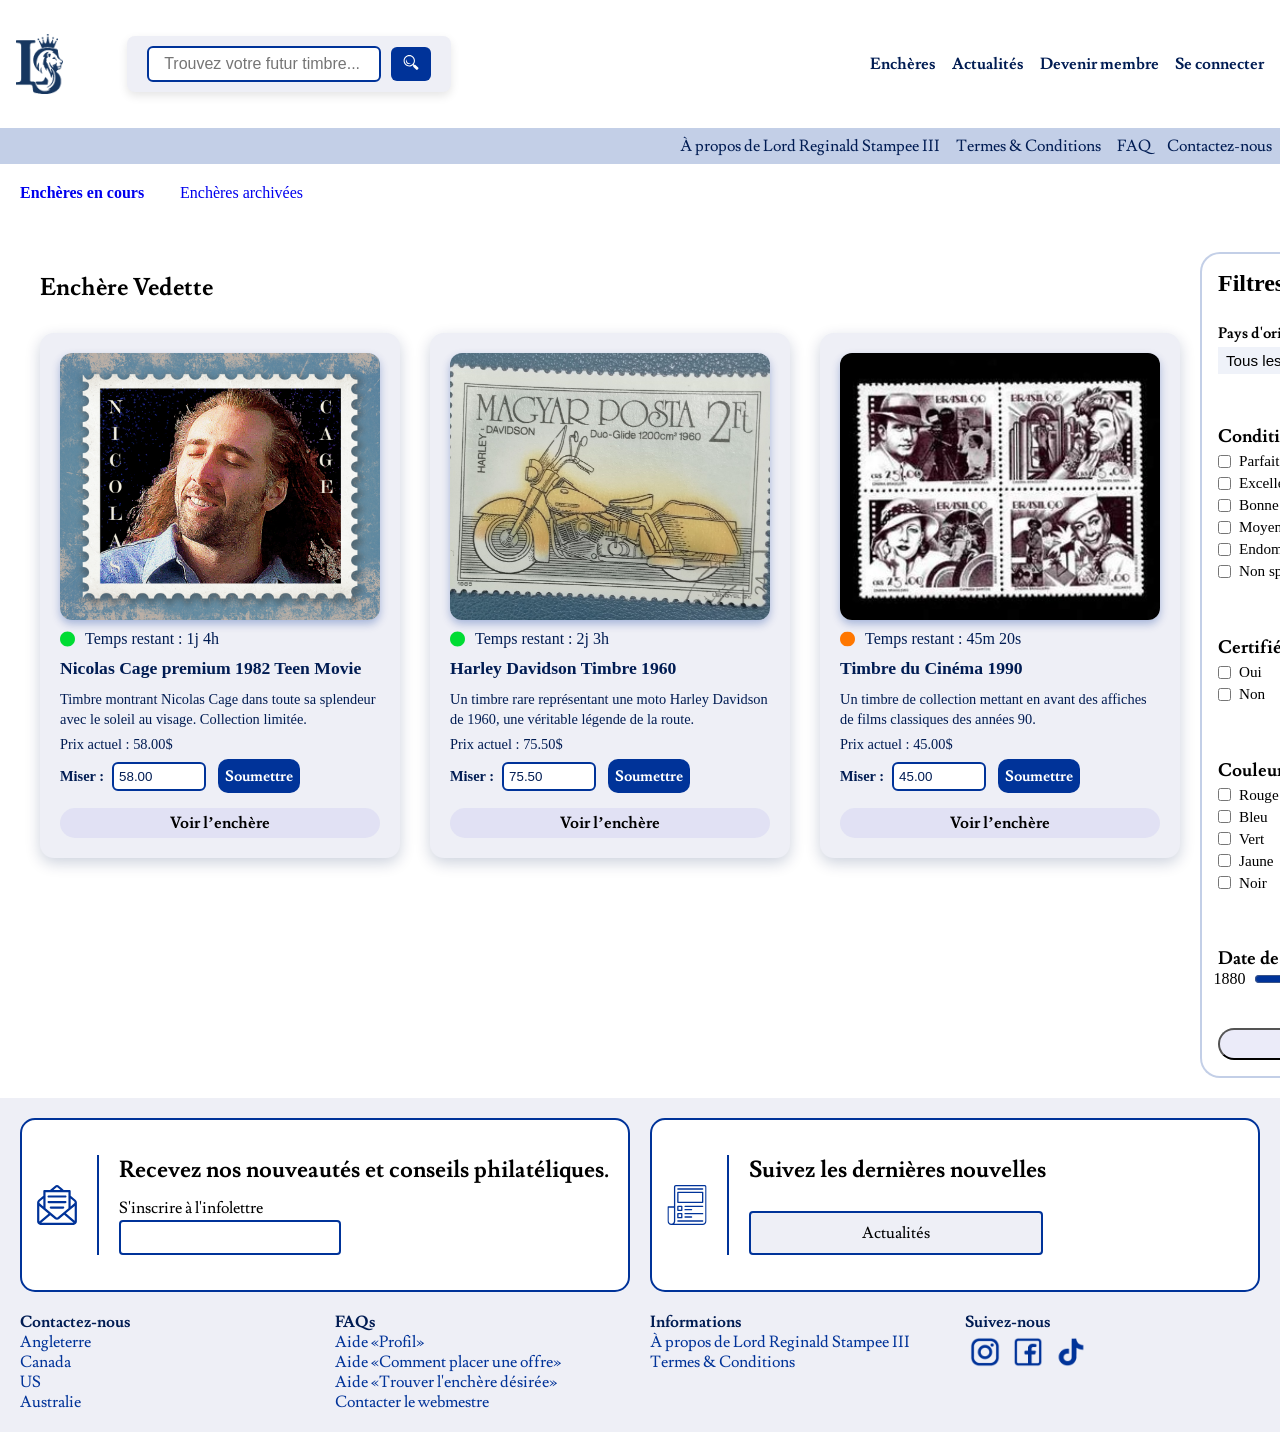
==== catalogue.html @ 0d3288df "Ajout de l'étape 1 + readme" ====
<!DOCTYPE html>
<html lang="fr">
  <head>
    <meta charset="UTF-8" />
    <meta name="viewport" content="width=device-width, initial-scale=1.0" />
    <title>Lord Stampee</title>
    <link rel="stylesheet" href="style/main.css" />
    <script type="module" src="script/main.js"></script>
  </head>
  <body>
    <header>
      <nav class="navigation">
        <div class="navigation__top">
          <img src="images/logo-bleu.png" alt="Logo" class="navigation__logo" />

          <section class="navigation__recherche">
            <form action="recherche.html" method="get">
              <label for="recherche"></label>
              <input
                id="recherche"
                type="text"
                placeholder="Trouvez votre futur timbre..."
                name="query"
                class="navigation__recherche_input"
              />
              <button type="submit" class="navigation__recherche-bouton">
                <svg
                  xmlns="http://www.w3.org/2000/svg"
                  x="0px"
                  y="0px"
                  width="20"
                  height="15"
                  viewBox="0 0 26 26"
                  fill="white"
                >
                  <path
                    d="M 10 0.1875 C 4.578125 0.1875 0.1875 4.578125 0.1875 10 C 0.1875 15.421875 4.578125 19.8125 10 19.8125 C 12.289063 19.8125 14.394531 19.003906 16.0625 17.6875 L 16.9375 18.5625 C 16.570313 19.253906 16.699219 20.136719 17.28125 20.71875 L 21.875 25.34375 C 22.589844 26.058594 23.753906 26.058594 24.46875 25.34375 L 25.34375 24.46875 C 26.058594 23.753906 26.058594 22.589844 25.34375 21.875 L 20.71875 17.28125 C 20.132813 16.695313 19.253906 16.59375 18.5625 16.96875 L 17.6875 16.09375 C 19.011719 14.421875 19.8125 12.300781 19.8125 10 C 19.8125 4.578125 15.421875 0.1875 10 0.1875 Z M 10 2 C 14.417969 2 18 5.582031 18 10 C 18 14.417969 14.417969 18 10 18 C 5.582031 18 2 14.417969 2 10 C 2 5.582031 5.582031 2 10 2 Z M 4.9375 7.46875 C 4.421875 8.304688 4.125 9.289063 4.125 10.34375 C 4.125 13.371094 6.566406 15.8125 9.59375 15.8125 C 10.761719 15.8125 11.859375 15.433594 12.75 14.8125 C 12.511719 14.839844 12.246094 14.84375 12 14.84375 C 8.085938 14.84375 4.9375 11.695313 4.9375 7.78125 C 4.9375 7.675781 4.933594 7.574219 4.9375 7.46875 Z"
                  ></path>
                </svg>
              </button>
            </form>
          </section>

          <ul class="navigation__principal">
            <li class="navigation__element"><a href="">Enchères</a></li>
            <li class="navigation__element"><a href="">Actualités</a></li>
            <li class="navigation__element"><a href="">Devenir membre</a></li>
            <li class="navigation__element"><a href="">Se connecter</a></li>
          </ul>
        </div>

        <ul class="navigation__secondaire">
          <li class="navigation__element-secondaire">
            <a href="">À propos de Lord Reginald Stampee III</a>
          </li>
          <li class="navigation__element-secondaire">
            <a href="">Termes & Conditions</a>
          </li>
          <li class="navigation__element-secondaire"><a href="">FAQ</a></li>
          <li class="navigation__element-secondaire">
            <a href="">Contactez-nous</a>
          </li>
        </ul>
      </nav>
    </header>

    <section class="navigation-enchere">
      <nav class="navigation-enchere__bloc">
        <ul class="navigation-enchere__elements">
          <li class="navigation-enchere__element">
            <a href="#" class="lien-navigation actif">Enchères en cours</a>
          </li>
          <li class="navigation-enchere__element">
            <a href="#" class="lien-navigation">Enchères archivées</a>
          </li>
        </ul>
      </nav>
    </section>
    <div class="aside-class">
      <div class="aside-class__enchere">
        <section class="enchere-en-cours">
          <div class="bloc-enchere">
            <h2 class="bloc-enchere__titre">Enchère Vedette</h2>
            <div class="bloc-enchere__encheres">
              <article class="bloc-enchere__bloc">
                <img
                  src="images/timbres/Timbre-Nico.webp"
                  alt="Nicolas Cage Timbre 1982"
                  class="bloc-enchere__image"
                />
                <div class="bloc-enchere__temps-restant">
                  <img
                    src="images/signaleur/Signaleur-vert.svg"
                    width="15px"
                    alt="signal vert"
                  />
                  <p class="bloc-enchere__texte-temps">Temps restant : 1j 4h</p>
                </div>
                <h3 class="bloc-enchere__sous-titre">
                  Nicolas Cage premium 1982 Teen Movie
                </h3>
                <div class="bloc-enchere__textes">
                  <p class="bloc-enchere__texte">
                    Timbre montrant Nicolas Cage dans toute sa splendeur avec le
                    soleil au visage. Collection limitée.
                  </p>
                  <p class="bloc-enchere__texte">Prix actuel : 58.00$</p>
                  <div class="bloc-enchere__miser-bloc">
                    <span class="bloc-enchere__miser">
                      Miser :
                      <input
                        type="number"
                        min="58"
                        step="0.50"
                        value="58.00"
                        class="bloc-enchere__input"
                      />
                    </span>
                    <button type="button" class="bloc-enchere__submit-btn">
                      Soumettre
                    </button>
                  </div>
                </div>
                <a href="#" class="bloc-enchere__lien">Voir l’enchère</a>
              </article>

              <article class="bloc-enchere__bloc">
                <img
                  src="images/timbres/harleydavidson1960.jpg"
                  alt="Harley Davidson Timbre 1985"
                  class="bloc-enchere__image"
                />
                <div class="bloc-enchere__temps-restant">
                  <img
                    src="images/signaleur/Signaleur-vert.svg"
                    width="15px"
                    alt="signal vert"
                  />
                  <p class="bloc-enchere__texte-temps">Temps restant : 2j 3h</p>
                </div>
                <h3 class="bloc-enchere__sous-titre">
                  Harley Davidson Timbre 1960
                </h3>
                <div class="bloc-enchere__textes">
                  <p class="bloc-enchere__texte">
                    Un timbre rare représentant une moto Harley Davidson de
                    1960, une véritable légende de la route.
                  </p>
                  <p class="bloc-enchere__texte">Prix actuel : 75.50$</p>
                  <div class="bloc-enchere__miser-bloc">
                    <span class="bloc-enchere__miser">
                      Miser :
                      <input
                        type="number"
                        min="75.50"
                        step="0.50"
                        value="75.50"
                        class="bloc-enchere__input"
                      />
                    </span>
                    <button type="button" class="bloc-enchere__submit-btn">
                      Soumettre
                    </button>
                  </div>
                </div>
                <a href="#" class="bloc-enchere__lien">Voir l’enchère</a>
              </article>

              <article class="bloc-enchere__bloc">
                <img
                  src="images/timbres/timbrecinema-lot4.jpg"
                  alt="Timbre du Cinéma 1990"
                  class="bloc-enchere__image"
                />
                <div class="bloc-enchere__temps-restant">
                  <img
                    src="images/signaleur/signaleur-orange.svg"
                    width="15px"
                    alt="signal orange"
                  />
                  <p class="bloc-enchere__texte-temps">
                    Temps restant : 45m 20s
                  </p>
                </div>
                <h3 class="bloc-enchere__sous-titre">Timbre du Cinéma 1990</h3>
                <div class="bloc-enchere__textes">
                  <p class="bloc-enchere__texte">
                    Un timbre de collection mettant en avant des affiches de
                    films classiques des années 90.
                  </p>
                  <p class="bloc-enchere__texte">Prix actuel : 45.00$</p>
                  <div class="bloc-enchere__miser-bloc">
                    <span class="bloc-enchere__miser">
                      Miser :
                      <input
                        type="number"
                        min="45.00"
                        step="0.50"
                        value="45.00"
                        class="bloc-enchere__input"
                      />
                    </span>
                    <button type="button" class="bloc-enchere__submit-btn">
                      Soumettre
                    </button>
                  </div>
                </div>
                <a href="#" class="bloc-enchere__lien">Voir l’enchère</a>
              </article>
            </div>
          </div>
        </section>

        <section class="enchere-archivé">
          <div class="bloc-enchere">
            <h2 class="bloc-enchere__titre">Enchères archivées</h2>
            <div class="bloc-enchere__encheres">
              <article class="bloc-enchere__bloc">
                <img
                  src="images/timbres/timbrecinema-lot4.jpg"
                  alt="Timbre du Cinéma 1990"
                  class="bloc-enchere__image"
                />
                <div class="bloc-enchere__temps-restant">
                  <img
                    src="images/signaleur/signaleur-rouge.svg"
                    width="15px"
                    alt="signal rouge"
                  />
                  <p class="bloc-enchere__texte-temps">
                    Enchère terminé le 2 juin 2025
                  </p>
                </div>
                <h3 class="bloc-enchere__sous-titre">Timbre du Cinéma 1990</h3>
                <div class="bloc-enchere__textes">
                  <p class="bloc-enchere__texte">
                    Un timbre de collection mettant en avant des affiches de
                    films classiques des années 90.
                  </p>
                  <p class="bloc-enchere__texte">
                    Prix final de vente : 45.00$
                  </p>
                </div>
                <a href="#" class="bloc-enchere__lien">Voir l’enchère</a>
              </article>
            </div>
          </div>
        </section>
      </div>

      <section class="filtre">
        <div class="filtre__bloc">
          <h2>Filtres</h2>
          <form class="filtre__formulaire">
            <section class="filtre__section">
              <label for="pays" class="filtre__texte-gras"
                >Pays d'origine</label
              >
              <select id="pays" name="pays">
                <option value="all">Tous les pays</option>
                <option value="afrique">Afrique du Sud</option>
                <option value="allemagne">Allemagne</option>
                <option value="argentine">Argentine</option>
                <option value="belgique">Belgique</option>
                <option value="bresil">Brésil</option>
                <option value="canada">Canada</option>
                <option value="chine">Chine</option>
                <option value="espagne">Espagne</option>
                <option value="usa">États-Unis</option>
              </select>
            </section>

            <section class="filtre__section">
              <h3 class="filtre__texte-gras">Condition</h3>
              <label
                ><input type="checkbox" name="condition" value="parfaite" />
                Parfaite</label
              >
              <label
                ><input type="checkbox" name="condition" value="excellente" />
                Excellente</label
              >
              <label
                ><input type="checkbox" name="condition" value="bonne" />
                Bonne</label
              >
              <label
                ><input type="checkbox" name="condition" value="moyenne" />
                Moyenne</label
              >
              <label
                ><input type="checkbox" name="condition" value="endommage" />
                Endommagé</label
              >
              <label
                ><input type="checkbox" name="condition" value="non-specifie" />
                Non spécifié</label
              >
            </section>

            <section class="filtre__section">
              <h3 class="filtre__texte-gras">Certifié ?</h3>
              <label
                ><input type="checkbox" name="certifie" value="oui" />
                Oui</label
              >
              <label
                ><input type="checkbox" name="certifie" value="non" />
                Non</label
              >
            </section>

            <section class="filtre__section">
              <h3 class="filtre__texte-gras">Couleur(s)</h3>
              <label
                ><input type="checkbox" name="couleur" value="rouge" />
                Rouge</label
              >
              <label
                ><input type="checkbox" name="couleur" value="bleu" />
                Bleu</label
              >
              <label
                ><input type="checkbox" name="couleur" value="vert" />
                Vert</label
              >
              <label
                ><input type="checkbox" name="couleur" value="jaune" />
                Jaune</label
              >
              <label
                ><input type="checkbox" name="couleur" value="noir" />
                Noir</label
              >
            </section>

            <section class="filtre__section">
              <h3 class="filtre__texte-gras">Date de création</h3>
              <div class="filtre__bloc-annee">
                <div class="filtre__annee-creation">
                  <span>1880</span>
                  <input
                    type="range"
                    min="1880"
                    max="2025"
                    value="2015"
                    id="dateCreation"
                  />
                  <span>2025</span>
                </div>
                <p id="valeur-annee">2015</p>
              </div>
            </section>
          </form>
          <button class="filtre__bouton">Recherchez</button>
        </div>
      </section>
    </div>

    <footer class="piedpage">
      <section class="piedpage__bloc">
        <div class="piedpage__infolettre">
          <img src="images/email.svg" alt="Icon Lettre" />
          <div class="piedpage__infolettre-contenu">
            <h3 class="piedpage__infolettre-titre">
              Recevez nos nouveautés et conseils philatéliques.
            </h3>
            <label for="infolettre-email">S'inscrire à l'infolettre</label>
            <input id="infolettre-email" type="text" />
          </div>
        </div>
        <div class="piedpage__actualite">
          <img src="images/news-paper.svg" alt="Icon Lettre" />
          <div class="piedpage__actualite-contenu">
            <h3 class="piedpage__actualite-titre">
              Suivez les dernières nouvelles
            </h3>
            <a href="" class="piedpage__actualite-bouton">Actualités</a>
          </div>
        </div>
      </section>

      <nav class="piedpage__navigation">
        <ul class="piedpage__elements-navigation">
          <li class="piedpage__element-titre"><a href="">Contactez-nous</a></li>
          <li class="piedpage__element"><a href="">Angleterre</a></li>
          <li class="piedpage__element"><a href="">Canada</a></li>
          <li class="piedpage__element"><a href="">US</a></li>
          <li class="piedpage__element"><a href="">Australie</a></li>
        </ul>
        <ul class="piedpage__elements-navigation">
          <li class="piedpage__element-titre"><a href="">FAQs</a></li>
          <li class="piedpage__element"><a href="">Aide «Profil»</a></li>
          <li class="piedpage__element">
            <a href="">Aide «Comment placer une offre»</a>
          </li>
          <li class="piedpage__element">
            <a href="">Aide «Trouver l'enchère désirée»</a>
          </li>
          <li class="piedpage__element">
            <a href="">Contacter le webmestre</a>
          </li>
        </ul>
        <ul class="piedpage__elements-navigation">
          <li class="piedpage__element-titre"><a href="">Informations</a></li>
          <li class="piedpage__element">
            <a href="">À propos de Lord Reginald Stampee III</a>
          </li>
          <li class="piedpage__element"><a href="">Termes & Conditions</a></li>
        </ul>
        <div class="piedpage__elements-navigation">
          <p class="piedpage__element-titre">Suivez-nous</p>
          <a href="#"
            ><img
              src="images/icons/instagram.png"
              alt="Instagram logo"
              class="piedpage__element-icon"
          /></a>

          <a href="#"
            ><img
              src="images/icons/facebook.png"
              alt="Facebook logo"
              class="piedpage__element-icon"
          /></a>

          <a href="#"
            ><img
              src="images/icons/tiktok.png"
              alt="TikTok logo"
              class="piedpage__element-icon"
          /></a>
        </div>
      </nav>
    </footer>
  </body>
</html>
---- style/main.css ----
/* Utilisé avec le javascript */
@import "base/enchere.css";

/* Composant */
@import "composant/navigation-enchere.css";
@import "composant/bloc-enchere.css";
@import "composant/filtre.css";

/* Layout */
@import "layout/aside-class.css";
@import "layout/piedpage.css";
@import "layout/general.css";
@import "layout/navigation.css";

/* Font et variable */
@import url("https://fonts.googleapis.com/css2?family=Lusitana:wght@400;700&display=swap");
@import "variable/variable.css";
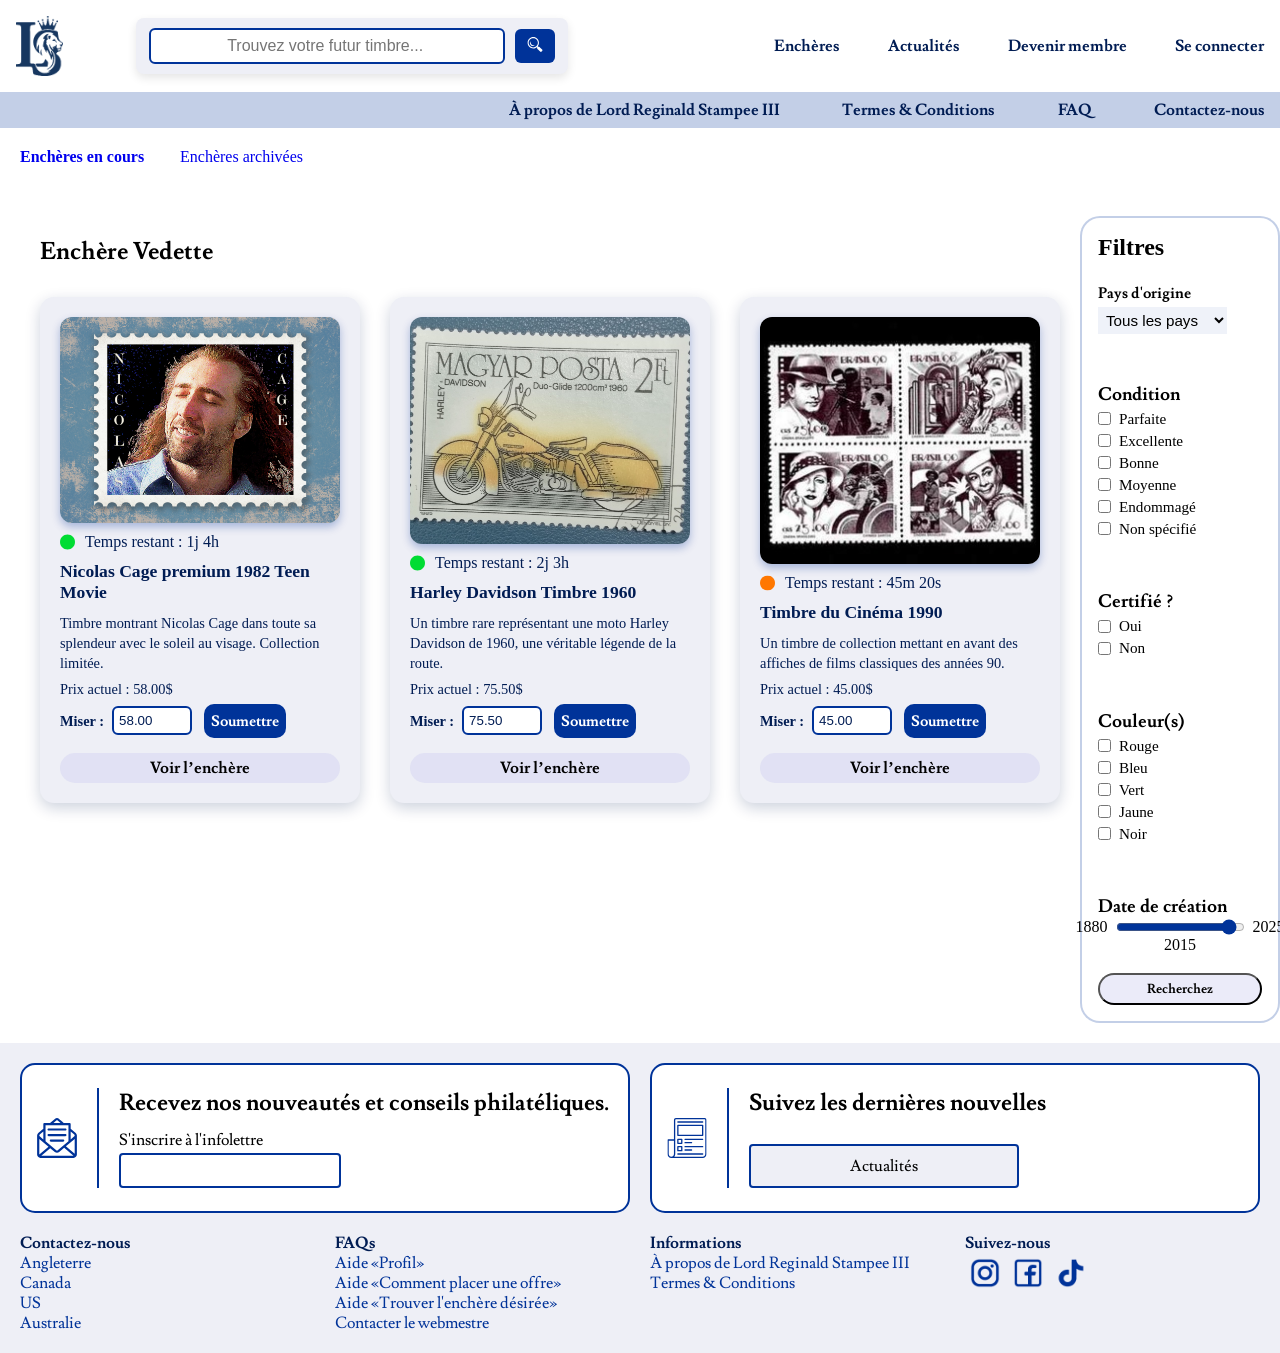
==== commit 97749f41: "Début affichage d'un seul timbre" ====
--- a/catalogue.html
+++ b/catalogue.html
@@ -5,7 +5,7 @@
     <meta name="viewport" content="width=device-width, initial-scale=1.0" />
     <title>Lord Stampee</title>
     <link rel="stylesheet" href="style/main.css" />
-    <script type="module" src="script/main.js"></script>
+    <script type="module" src="script/page-encheres.js"></script>
   </head>
   <body>
     <header>
@@ -42,7 +42,9 @@
           </section>
 
           <ul class="navigation__principal">
-            <li class="navigation__element"><a href="">Enchères</a></li>
+            <li class="navigation__element">
+              <a href="catalogue.html">Enchères</a>
+            </li>
             <li class="navigation__element"><a href="">Actualités</a></li>
             <li class="navigation__element"><a href="">Devenir membre</a></li>
             <li class="navigation__element"><a href="">Se connecter</a></li>
--- a/style/main.css
+++ b/style/main.css
@@ -1,10 +1,15 @@
-/* Utilisé avec le javascript */
-@import "base/enchere.css";
+/* Base */
+@import "base/button.css";
 
 /* Composant */
 @import "composant/navigation-enchere.css";
 @import "composant/bloc-enchere.css";
 @import "composant/filtre.css";
+@import "composant/presentation-timbre.css";
+
+/* Composant utilisé avec le javascript */
+@import "composant/enchere.css";
+@import "composant/img-magnifier-glass.css";
 
 /* Layout */
 @import "layout/aside-class.css";
@@ -14,4 +19,5 @@
 
 /* Font et variable */
 @import url("https://fonts.googleapis.com/css2?family=Lusitana:wght@400;700&display=swap");
+@import url("https://fonts.googleapis.com/css2?family=Lilita+One&display=swap");
 @import "variable/variable.css";
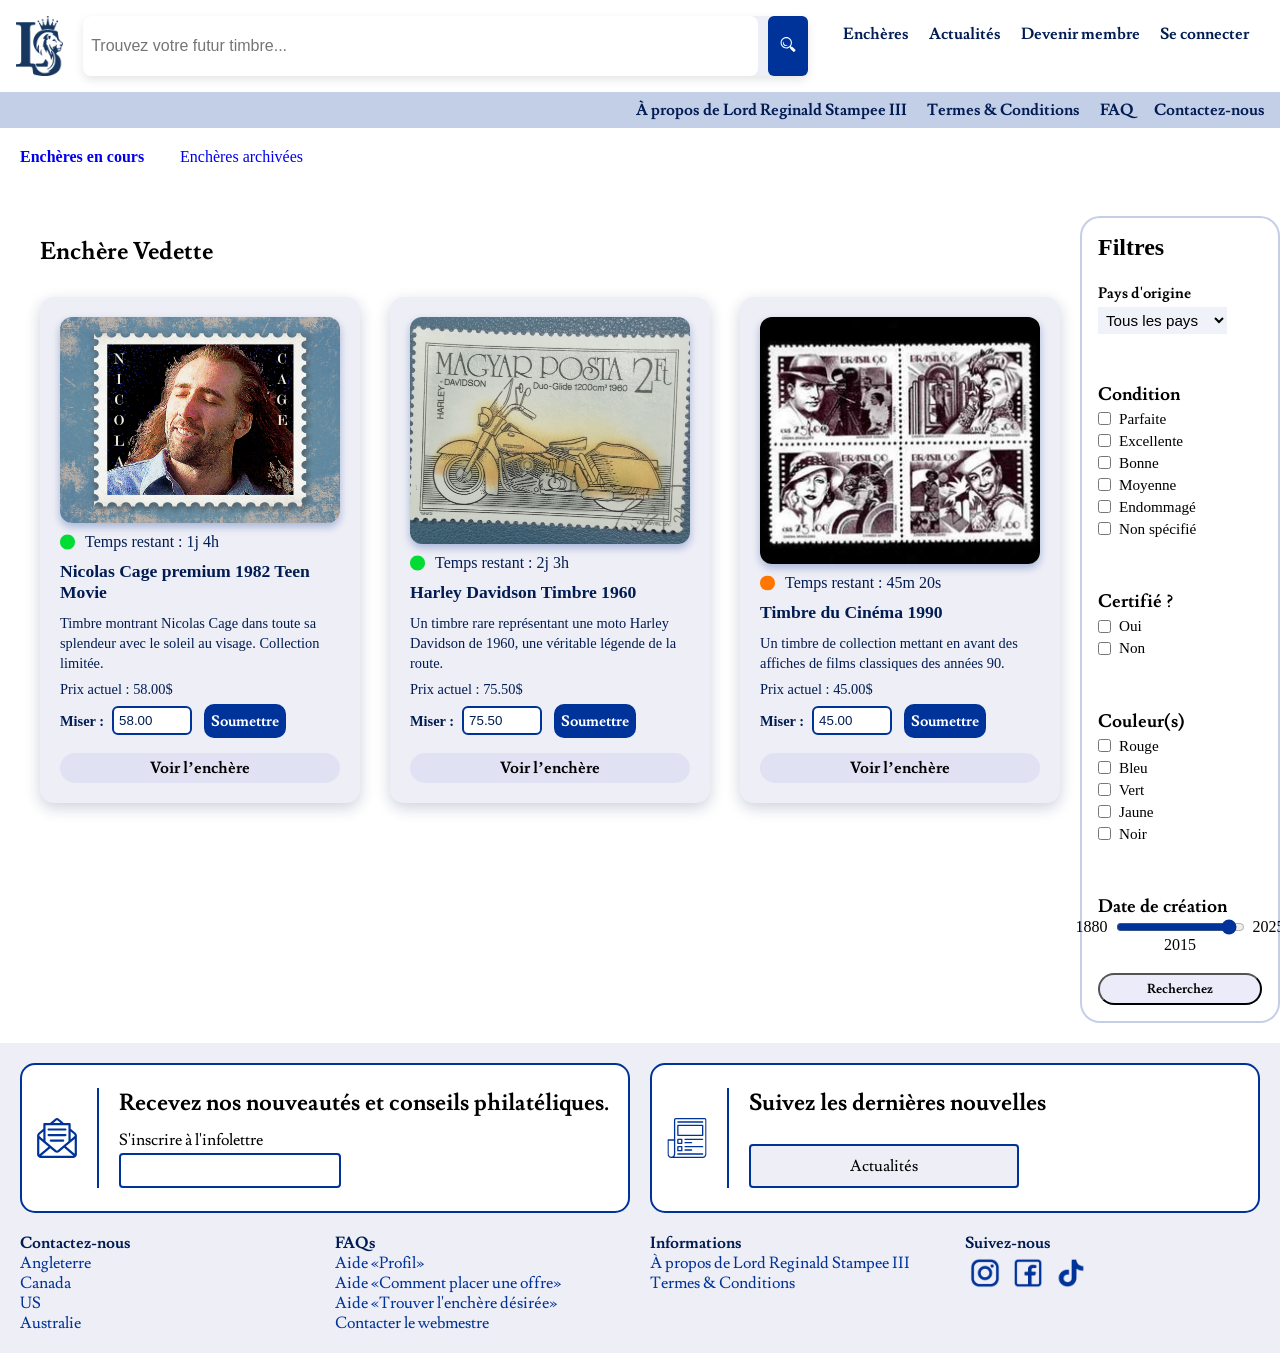
==== commit 2b07f237: "Ajout premiere description et modification readme" ====
--- a/catalogue.html
+++ b/catalogue.html
@@ -165,7 +165,9 @@
                     </button>
                   </div>
                 </div>
-                <a href="#" class="bloc-enchere__lien">Voir l’enchère</a>
+                <a href="index.html" class="bloc-enchere__lien"
+                  >Voir l’enchère</a
+                >
               </article>
 
               <article class="bloc-enchere__bloc">
--- a/style/main.css
+++ b/style/main.css
@@ -6,6 +6,7 @@
 @import "composant/bloc-enchere.css";
 @import "composant/filtre.css";
 @import "composant/presentation-timbre.css";
+@import "composant/description-general.css";
 
 /* Composant utilisé avec le javascript */
 @import "composant/enchere.css";
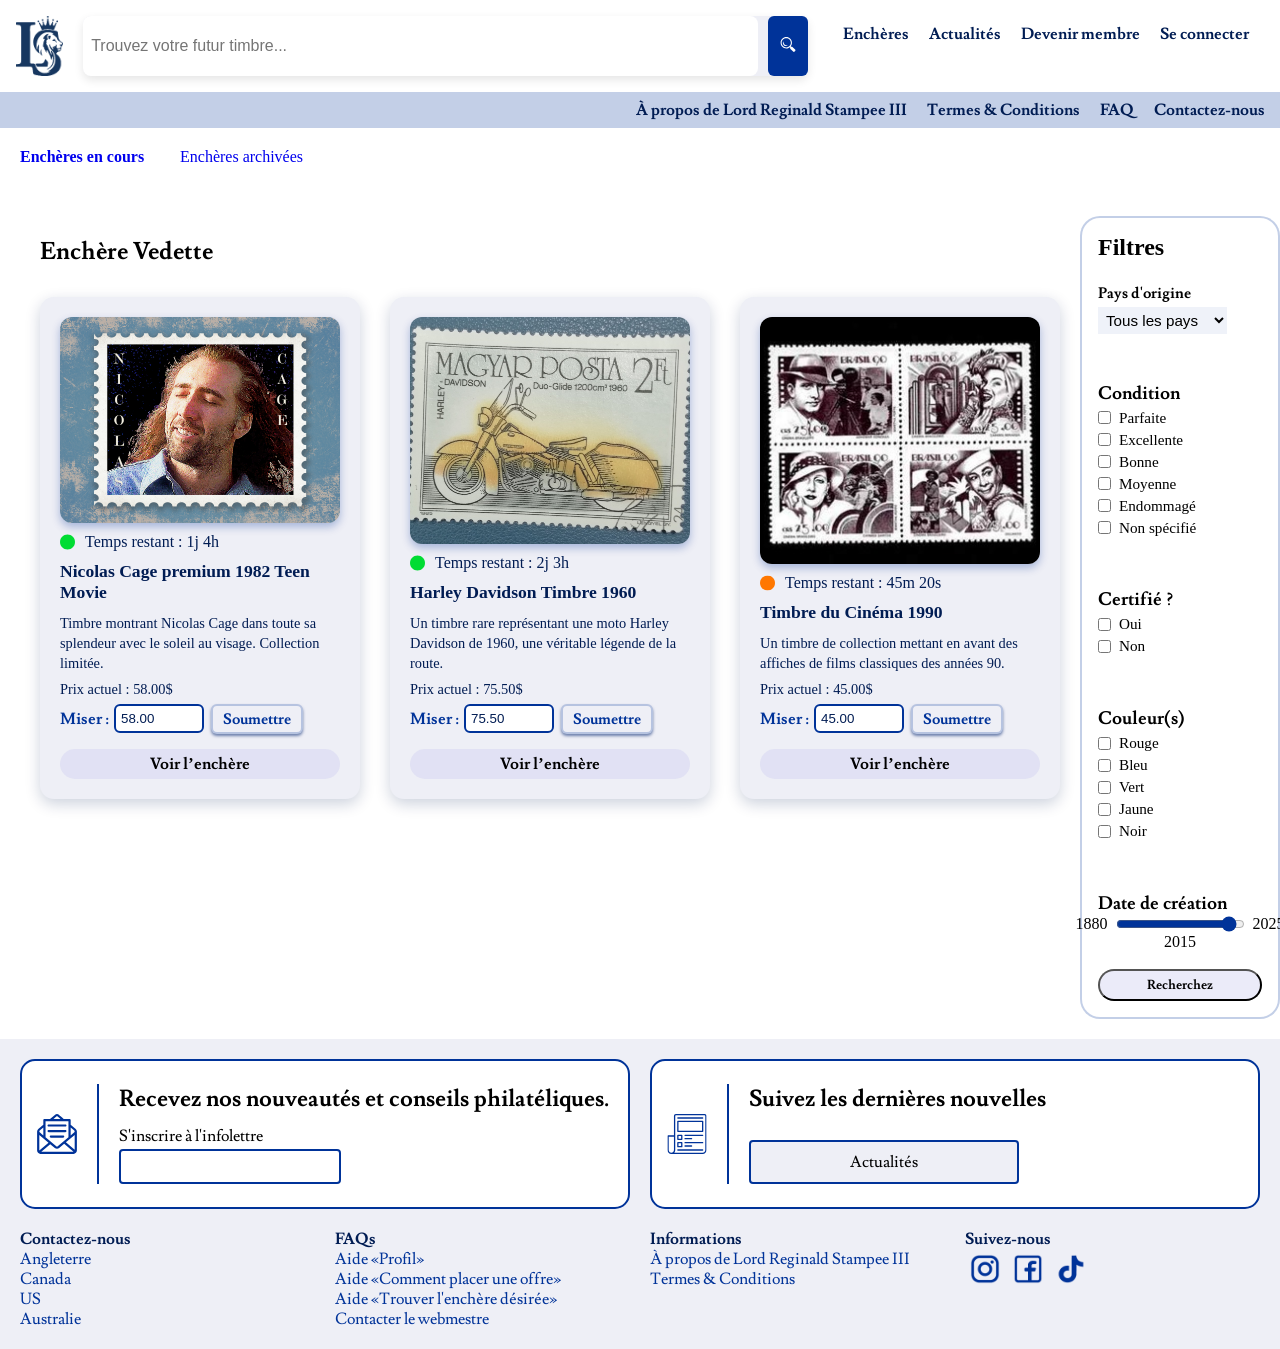
==== commit afa731a3: "finalisation page timbre" ====
--- a/catalogue.html
+++ b/catalogue.html
@@ -107,18 +107,18 @@
                     soleil au visage. Collection limitée.
                   </p>
                   <p class="bloc-enchere__texte">Prix actuel : 58.00$</p>
-                  <div class="bloc-enchere__miser-bloc">
-                    <span class="bloc-enchere__miser">
+                  <div class="miser">
+                    <span class="miser__texte">
                       Miser :
                       <input
                         type="number"
                         min="58"
                         step="0.50"
                         value="58.00"
-                        class="bloc-enchere__input"
+                        class="miser__input"
                       />
                     </span>
-                    <button type="button" class="bloc-enchere__submit-btn">
+                    <button type="button" class="miser__confirmer">
                       Soumettre
                     </button>
                   </div>
@@ -128,7 +128,7 @@
 
               <article class="bloc-enchere__bloc">
                 <img
-                  src="images/timbres/harleydavidson1960.jpg"
+                  src="images/timbres/harleydavidson/harleydavidson1960.jpg"
                   alt="Harley Davidson Timbre 1985"
                   class="bloc-enchere__image"
                 />
@@ -149,18 +149,18 @@
                     1960, une véritable légende de la route.
                   </p>
                   <p class="bloc-enchere__texte">Prix actuel : 75.50$</p>
-                  <div class="bloc-enchere__miser-bloc">
-                    <span class="bloc-enchere__miser">
+                  <div class="miser">
+                    <span class="miser__texte">
                       Miser :
                       <input
                         type="number"
                         min="75.50"
                         step="0.50"
                         value="75.50"
-                        class="bloc-enchere__input"
+                        class="miser__input"
                       />
                     </span>
-                    <button type="button" class="bloc-enchere__submit-btn">
+                    <button type="button" class="miser__confirmer">
                       Soumettre
                     </button>
                   </div>
@@ -193,18 +193,18 @@
                     films classiques des années 90.
                   </p>
                   <p class="bloc-enchere__texte">Prix actuel : 45.00$</p>
-                  <div class="bloc-enchere__miser-bloc">
-                    <span class="bloc-enchere__miser">
+                  <div class="miser">
+                    <span class="miser__texte">
                       Miser :
                       <input
                         type="number"
                         min="45.00"
                         step="0.50"
                         value="45.00"
-                        class="bloc-enchere__input"
+                        class="miser__input"
                       />
                     </span>
-                    <button type="button" class="bloc-enchere__submit-btn">
+                    <button type="button" class="miser__confirmer">
                       Soumettre
                     </button>
                   </div>
--- a/style/main.css
+++ b/style/main.css
@@ -1,5 +1,8 @@
 /* Base */
 @import "base/button.css";
+@import "base/miser.css";
+@import "base/boite-timbre.css";
+@import "base/texte.css";
 
 /* Composant */
 @import "composant/navigation-enchere.css";
@@ -7,6 +10,7 @@
 @import "composant/filtre.css";
 @import "composant/presentation-timbre.css";
 @import "composant/description-general.css";
+@import "composant/description.css";
 
 /* Composant utilisé avec le javascript */
 @import "composant/enchere.css";
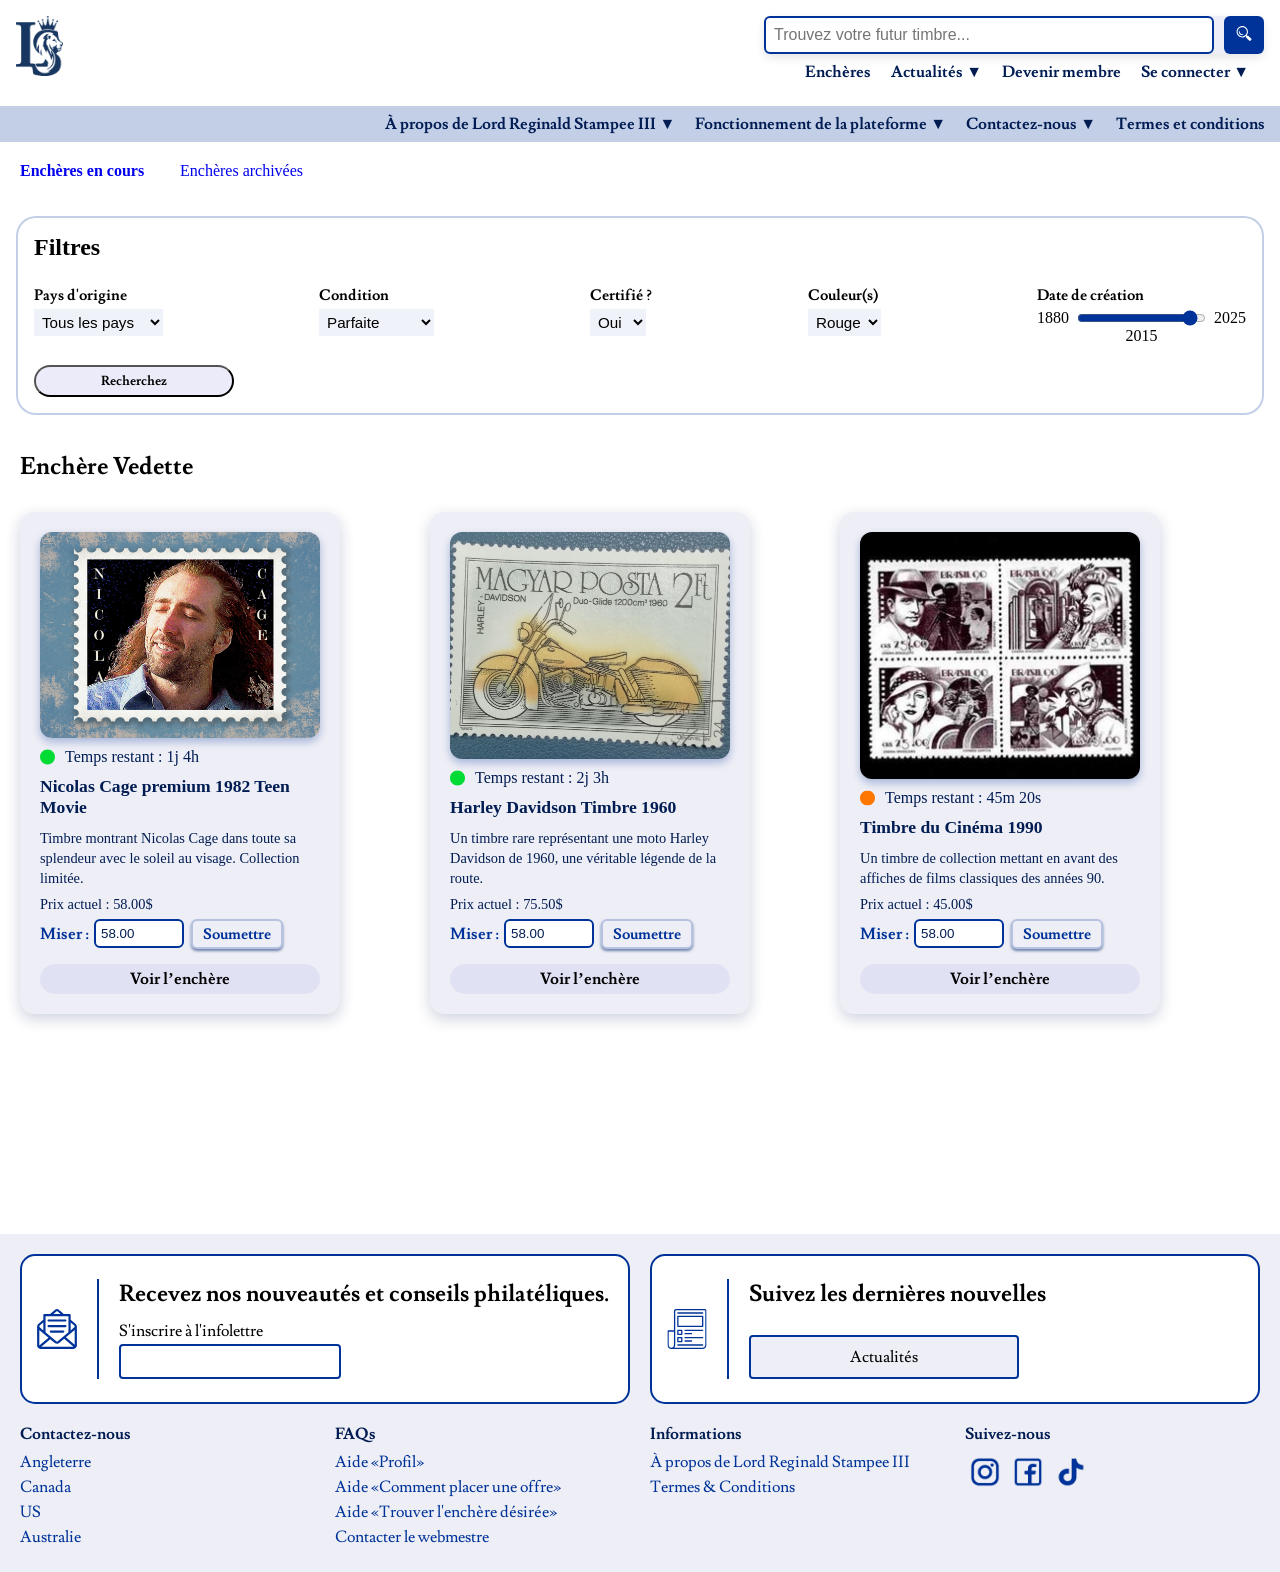
==== commit 6bb637c2: "Modification final" ====
--- a/catalogue.html
+++ b/catalogue.html
@@ -13,60 +13,142 @@
         <div class="navigation__top">
           <img src="images/logo-bleu.png" alt="Logo" class="navigation__logo" />
 
-          <section class="navigation__recherche">
-            <form action="recherche.html" method="get">
-              <label for="recherche"></label>
-              <input
-                id="recherche"
-                type="text"
-                placeholder="Trouvez votre futur timbre..."
-                name="query"
-                class="navigation__recherche_input"
-              />
-              <button type="submit" class="navigation__recherche-bouton">
-                <svg
-                  xmlns="http://www.w3.org/2000/svg"
-                  x="0px"
-                  y="0px"
-                  width="20"
-                  height="15"
-                  viewBox="0 0 26 26"
-                  fill="white"
+          <button class="navigation__burger" aria-label="Ouvrir le menu">
+            <span></span>
+            <span></span>
+            <span></span>
+          </button>
+
+          <div class="navigation__elements">
+            <div class="navigation__recherche">
+              <form action="recherche.html" method="get">
+                <input
+                  id="recherche"
+                  type="text"
+                  placeholder="Trouvez votre futur timbre..."
+                  name="query"
+                  class="navigation__recherche_input"
+                  aria-label="Champ de recherche"
+                />
+                <button
+                  type="submit"
+                  class="navigation__recherche-bouton"
+                  aria-label="Search"
                 >
-                  <path
-                    d="M 10 0.1875 C 4.578125 0.1875 0.1875 4.578125 0.1875 10 C 0.1875 15.421875 4.578125 19.8125 10 19.8125 C 12.289063 19.8125 14.394531 19.003906 16.0625 17.6875 L 16.9375 18.5625 C 16.570313 19.253906 16.699219 20.136719 17.28125 20.71875 L 21.875 25.34375 C 22.589844 26.058594 23.753906 26.058594 24.46875 25.34375 L 25.34375 24.46875 C 26.058594 23.753906 26.058594 22.589844 25.34375 21.875 L 20.71875 17.28125 C 20.132813 16.695313 19.253906 16.59375 18.5625 16.96875 L 17.6875 16.09375 C 19.011719 14.421875 19.8125 12.300781 19.8125 10 C 19.8125 4.578125 15.421875 0.1875 10 0.1875 Z M 10 2 C 14.417969 2 18 5.582031 18 10 C 18 14.417969 14.417969 18 10 18 C 5.582031 18 2 14.417969 2 10 C 2 5.582031 5.582031 2 10 2 Z M 4.9375 7.46875 C 4.421875 8.304688 4.125 9.289063 4.125 10.34375 C 4.125 13.371094 6.566406 15.8125 9.59375 15.8125 C 10.761719 15.8125 11.859375 15.433594 12.75 14.8125 C 12.511719 14.839844 12.246094 14.84375 12 14.84375 C 8.085938 14.84375 4.9375 11.695313 4.9375 7.78125 C 4.9375 7.675781 4.933594 7.574219 4.9375 7.46875 Z"
-                  ></path>
-                </svg>
-              </button>
-            </form>
-          </section>
-
-          <ul class="navigation__principal">
-            <li class="navigation__element">
-              <a href="catalogue.html">Enchères</a>
-            </li>
-            <li class="navigation__element"><a href="">Actualités</a></li>
-            <li class="navigation__element"><a href="">Devenir membre</a></li>
-            <li class="navigation__element"><a href="">Se connecter</a></li>
-          </ul>
+                  <svg
+                    xmlns="http://www.w3.org/2000/svg"
+                    x="0px"
+                    y="0px"
+                    width="20"
+                    height="15"
+                    viewBox="0 0 26 26"
+                    fill="white"
+                  >
+                    <path
+                      d="M 10 0.1875 C 4.578125 0.1875 0.1875 4.578125 0.1875 10 C 0.1875 15.421875 4.578125 19.8125 10 19.8125 C 12.289063 19.8125 14.394531 19.003906 16.0625 17.6875 L 16.9375 18.5625 C 16.570313 19.253906 16.699219 20.136719 17.28125 20.71875 L 21.875 25.34375 C 22.589844 26.058594 23.753906 26.058594 24.46875 25.34375 L 25.34375 24.46875 C 26.058594 23.753906 26.058594 22.589844 25.34375 21.875 L 20.71875 17.28125 C 20.132813 16.695313 19.253906 16.59375 18.5625 16.96875 L 17.6875 16.09375 C 19.011719 14.421875 19.8125 12.300781 19.8125 10 C 19.8125 4.578125 15.421875 0.1875 10 0.1875 Z M 10 2 C 14.417969 2 18 5.582031 18 10 C 18 14.417969 14.417969 18 10 18 C 5.582031 18 2 14.417969 2 10 C 2 5.582031 5.582031 2 10 2 Z M 4.9375 7.46875 C 4.421875 8.304688 4.125 9.289063 4.125 10.34375 C 4.125 13.371094 6.566406 15.8125 9.59375 15.8125 C 10.761719 15.8125 11.859375 15.433594 12.75 14.8125 C 12.511719 14.839844 12.246094 14.84375 12 14.84375 C 8.085938 14.84375 4.9375 11.695313 4.9375 7.78125 C 4.9375 7.675781 4.933594 7.574219 4.9375 7.46875 Z"
+                    ></path>
+                  </svg>
+                </button>
+              </form>
+            </div>
+
+            <ul class="navigation__principal">
+              <li class="navigation__element">
+                <a href="catalogue.html">Enchères</a>
+              </li>
+              <li
+                class="navigation__element navigation__element--has-subcategories"
+              >
+                <a href="#">Actualités</a>
+                <ul class="navigation__subcategories">
+                  <li class="navigation__subcategory">
+                    <a href="#">Timbres</a>
+                  </li>
+                  <li class="navigation__subcategory">
+                    <a href="#">Enchères</a>
+                  </li>
+                  <li class="navigation__subcategory">
+                    <a href="#">Bridge</a>
+                  </li>
+                </ul>
+              </li>
+              <li class="navigation__element">
+                <a href="#">Devenir membre</a>
+              </li>
+              <li
+                class="navigation__element navigation__element--has-subcategories"
+              >
+                <a href="#">Se connecter</a>
+                <ul class="navigation__subcategories">
+                  <li class="navigation__subcategory">
+                    <a href="#">Votre profil</a>
+                  </li>
+                </ul>
+              </li>
+            </ul>
+          </div>
         </div>
 
         <ul class="navigation__secondaire">
-          <li class="navigation__element-secondaire">
-            <a href="">À propos de Lord Reginald Stampee III</a>
-          </li>
-          <li class="navigation__element-secondaire">
-            <a href="">Termes & Conditions</a>
-          </li>
-          <li class="navigation__element-secondaire"><a href="">FAQ</a></li>
-          <li class="navigation__element-secondaire">
-            <a href="">Contactez-nous</a>
+          <li
+            class="navigation__element navigation__element--has-subcategories"
+          >
+            <a href="#">À propos de Lord Reginald Stampee III</a>
+            <ul class="navigation__subcategories">
+              <li class="navigation__subcategory">
+                <a href="#">La philatélie, c’est la vie.</a>
+              </li>
+              <li class="navigation__subcategory">
+                <a href="#">Biographie du Lord</a>
+              </li>
+              <li class="navigation__subcategory">
+                <a href="#">Historique familial</a>
+              </li>
+            </ul>
+          </li>
+          <li
+            class="navigation__element navigation__element--has-subcategories"
+          >
+            <a href="#">Fonctionnement de la plateforme</a>
+            <ul class="navigation__subcategories">
+              <li class="navigation__subcategory">
+                <a href="#">« Profil »</a>
+              </li>
+              <li class="navigation__subcategory">
+                <a href="#">« Comment placer une offre »</a>
+              </li>
+              <li class="navigation__subcategory">
+                <a href="#">« Suivre une enchère »</a>
+              </li>
+              <li class="navigation__subcategory">
+                <a href="#">« Trouver l’enchère désirée »</a>
+              </li>
+              <li class="navigation__subcategory">
+                <a href="#">Contacter le webmestre</a>
+              </li>
+            </ul>
+          </li>
+          <li
+            class="navigation__element navigation__element--has-subcategories"
+          >
+            <a href="#">Contactez-nous</a>
+            <ul class="navigation__subcategories">
+              <li class="navigation__subcategory">
+                <a href="#">Angleterre</a>
+              </li>
+              <li class="navigation__subcategory"><a href="#">Canada</a></li>
+              <li class="navigation__subcategory"><a href="#">US</a></li>
+              <li class="navigation__subcategory"><a href="#">Australie</a></li>
+            </ul>
+          </li>
+          <li class="navigation__element">
+            <a href="#">Termes et conditions</a>
           </li>
         </ul>
       </nav>
     </header>
 
-    <section class="navigation-enchere">
+    <div class="navigation-enchere">
       <nav class="navigation-enchere__bloc">
         <ul class="navigation-enchere__elements">
           <li class="navigation-enchere__element">
@@ -77,289 +159,246 @@
           </li>
         </ul>
       </nav>
+    </div>
+
+    <section class="filtre">
+      <div class="filtre__bloc">
+        <h2>Filtres</h2>
+        <form class="filtre__formulaire">
+          <div class="filtre__section">
+            <label for="pays" class="filtre__texte-gras">Pays d'origine</label>
+            <select id="pays" name="pays">
+              <option value="all">Tous les pays</option>
+              <option value="afrique">Afrique du Sud</option>
+              <option value="allemagne">Allemagne</option>
+              <option value="argentine">Argentine</option>
+              <option value="belgique">Belgique</option>
+              <option value="bresil">Brésil</option>
+              <option value="canada">Canada</option>
+              <option value="chine">Chine</option>
+              <option value="espagne">Espagne</option>
+              <option value="usa">États-Unis</option>
+            </select>
+          </div>
+
+          <div class="filtre__section">
+            <label for="condition" class="filtre__texte-gras">Condition</label>
+            <select id="condition" name="condition">
+              <option value="parfaite">Parfaite</option>
+              <option value="excellente">Excellente</option>
+              <option value="bonne">Bonne</option>
+              <option value="moyenne">Moyenne</option>
+              <option value="endommage">Endommagé</option>
+              <option value="non-specifie">Non spécifié</option>
+            </select>
+          </div>
+
+          <div class="filtre__section">
+            <label for="certifie" class="filtre__texte-gras">Certifié ?</label>
+            <select id="certifie" name="certifie">
+              <option value="oui">Oui</option>
+              <option value="non">Non</option>
+            </select>
+          </div>
+
+          <div class="filtre__section">
+            <label for="couleur" class="filtre__texte-gras">Couleur(s)</label>
+            <select id="couleur" name="couleur">
+              <option value="rouge">Rouge</option>
+              <option value="bleu">Bleu</option>
+              <option value="vert">Vert</option>
+              <option value="jaune">Jaune</option>
+              <option value="noir">Noir</option>
+            </select>
+          </div>
+
+          <div class="filtre__section">
+            <label for="dateCreation" class="filtre__texte-gras"
+              >Date de création</label
+            >
+            <div class="filtre__bloc-annee">
+              <div class="filtre__annee-creation">
+                <span>1880</span>
+                <input
+                  type="range"
+                  min="1880"
+                  max="2025"
+                  value="2015"
+                  id="dateCreation"
+                />
+                <span>2025</span>
+              </div>
+              <p id="valeur-annee">2015</p>
+            </div>
+          </div>
+        </form>
+        <button class="filtre__bouton">Recherchez</button>
+      </div>
     </section>
-    <div class="aside-class">
-      <div class="aside-class__enchere">
-        <section class="enchere-en-cours">
-          <div class="bloc-enchere">
-            <h2 class="bloc-enchere__titre">Enchère Vedette</h2>
-            <div class="bloc-enchere__encheres">
-              <article class="bloc-enchere__bloc">
-                <img
-                  src="images/timbres/Timbre-Nico.webp"
-                  alt="Nicolas Cage Timbre 1982"
-                  class="bloc-enchere__image"
-                />
-                <div class="bloc-enchere__temps-restant">
-                  <img
-                    src="images/signaleur/Signaleur-vert.svg"
-                    width="15px"
-                    alt="signal vert"
+
+    <section class="enchere-en-cours">
+      <div class="bloc-enchere">
+        <h2 class="bloc-enchere__titre">Enchère Vedette</h2>
+        <div class="bloc-enchere__encheres">
+          <article class="bloc-enchere__bloc">
+            <img
+              src="images/timbres/Timbre-Nico.webp"
+              alt="Nicolas Cage Timbre 1982"
+              class="bloc-enchere__image"
+            />
+            <div class="bloc-enchere__temps-restant">
+              <img
+                src="images/signaleur/Signaleur-vert.svg"
+                alt="signal vert"
+              />
+              <p class="bloc-enchere__texte-temps">Temps restant : 1j 4h</p>
+            </div>
+            <h3 class="bloc-enchere__sous-titre">
+              Nicolas Cage premium 1982 Teen Movie
+            </h3>
+            <div class="bloc-enchere__textes">
+              <p class="bloc-enchere__texte">
+                Timbre montrant Nicolas Cage dans toute sa splendeur avec le
+                soleil au visage. Collection limitée.
+              </p>
+              <p class="bloc-enchere__texte">Prix actuel : 58.00$</p>
+              <div class="miser">
+                <span class="miser__texte">
+                  <label for="miser1">Miser :</label>
+                  <input
+                    type="number"
+                    id="miser1"
+                    min="58"
+                    step="0.50"
+                    value="58.00"
+                    class="miser__input"
                   />
-                  <p class="bloc-enchere__texte-temps">Temps restant : 1j 4h</p>
-                </div>
-                <h3 class="bloc-enchere__sous-titre">
-                  Nicolas Cage premium 1982 Teen Movie
-                </h3>
-                <div class="bloc-enchere__textes">
-                  <p class="bloc-enchere__texte">
-                    Timbre montrant Nicolas Cage dans toute sa splendeur avec le
-                    soleil au visage. Collection limitée.
-                  </p>
-                  <p class="bloc-enchere__texte">Prix actuel : 58.00$</p>
-                  <div class="miser">
-                    <span class="miser__texte">
-                      Miser :
-                      <input
-                        type="number"
-                        min="58"
-                        step="0.50"
-                        value="58.00"
-                        class="miser__input"
-                      />
-                    </span>
-                    <button type="button" class="miser__confirmer">
-                      Soumettre
-                    </button>
-                  </div>
-                </div>
-                <a href="#" class="bloc-enchere__lien">Voir l’enchère</a>
-              </article>
-
-              <article class="bloc-enchere__bloc">
-                <img
-                  src="images/timbres/harleydavidson/harleydavidson1960.jpg"
-                  alt="Harley Davidson Timbre 1985"
-                  class="bloc-enchere__image"
-                />
-                <div class="bloc-enchere__temps-restant">
-                  <img
-                    src="images/signaleur/Signaleur-vert.svg"
-                    width="15px"
-                    alt="signal vert"
+                </span>
+                <button type="button" class="miser__confirmer">
+                  Soumettre
+                </button>
+              </div>
+            </div>
+            <a href="#" class="bloc-enchere__lien">Voir l’enchère</a>
+          </article>
+
+          <article class="bloc-enchere__bloc">
+            <img
+              src="images/timbres/harleydavidson/harleydavidson1960.jpg"
+              alt="Harley Davidson Timbre 1985"
+              class="bloc-enchere__image"
+            />
+            <div class="bloc-enchere__temps-restant">
+              <img
+                src="images/signaleur/Signaleur-vert.svg"
+                alt="signal vert"
+              />
+              <p class="bloc-enchere__texte-temps">Temps restant : 2j 3h</p>
+            </div>
+            <h3 class="bloc-enchere__sous-titre">
+              Harley Davidson Timbre 1960
+            </h3>
+            <div class="bloc-enchere__textes">
+              <p class="bloc-enchere__texte">
+                Un timbre rare représentant une moto Harley Davidson de 1960,
+                une véritable légende de la route.
+              </p>
+              <p class="bloc-enchere__texte">Prix actuel : 75.50$</p>
+              <div class="miser">
+                <span class="miser__texte">
+                  <label for="miser2">Miser :</label>
+                  <input
+                    type="number"
+                    id="miser2"
+                    min="58"
+                    step="0.50"
+                    value="58.00"
+                    class="miser__input"
                   />
-                  <p class="bloc-enchere__texte-temps">Temps restant : 2j 3h</p>
-                </div>
-                <h3 class="bloc-enchere__sous-titre">
-                  Harley Davidson Timbre 1960
-                </h3>
-                <div class="bloc-enchere__textes">
-                  <p class="bloc-enchere__texte">
-                    Un timbre rare représentant une moto Harley Davidson de
-                    1960, une véritable légende de la route.
-                  </p>
-                  <p class="bloc-enchere__texte">Prix actuel : 75.50$</p>
-                  <div class="miser">
-                    <span class="miser__texte">
-                      Miser :
-                      <input
-                        type="number"
-                        min="75.50"
-                        step="0.50"
-                        value="75.50"
-                        class="miser__input"
-                      />
-                    </span>
-                    <button type="button" class="miser__confirmer">
-                      Soumettre
-                    </button>
-                  </div>
-                </div>
-                <a href="index.html" class="bloc-enchere__lien"
-                  >Voir l’enchère</a
-                >
-              </article>
-
-              <article class="bloc-enchere__bloc">
-                <img
-                  src="images/timbres/timbrecinema-lot4.jpg"
-                  alt="Timbre du Cinéma 1990"
-                  class="bloc-enchere__image"
-                />
-                <div class="bloc-enchere__temps-restant">
-                  <img
-                    src="images/signaleur/signaleur-orange.svg"
-                    width="15px"
-                    alt="signal orange"
+                </span>
+                <button type="button" class="miser__confirmer">
+                  Soumettre
+                </button>
+              </div>
+            </div>
+            <a href="index.html" class="bloc-enchere__lien">Voir l’enchère</a>
+          </article>
+
+          <article class="bloc-enchere__bloc">
+            <img
+              src="images/timbres/timbrecinema-lot4.jpg"
+              alt="Timbre du Cinéma 1990"
+              class="bloc-enchere__image"
+            />
+            <div class="bloc-enchere__temps-restant">
+              <img
+                src="images/signaleur/signaleur-orange.svg"
+                alt="signal orange"
+              />
+              <p class="bloc-enchere__texte-temps">Temps restant : 45m 20s</p>
+            </div>
+            <h3 class="bloc-enchere__sous-titre">Timbre du Cinéma 1990</h3>
+            <div class="bloc-enchere__textes">
+              <p class="bloc-enchere__texte">
+                Un timbre de collection mettant en avant des affiches de films
+                classiques des années 90.
+              </p>
+              <p class="bloc-enchere__texte">Prix actuel : 45.00$</p>
+              <div class="miser">
+                <span class="miser__texte">
+                  <label for="miser3">Miser :</label>
+                  <input
+                    type="number"
+                    id="miser3"
+                    min="58"
+                    step="0.50"
+                    value="58.00"
+                    class="miser__input"
                   />
-                  <p class="bloc-enchere__texte-temps">
-                    Temps restant : 45m 20s
-                  </p>
-                </div>
-                <h3 class="bloc-enchere__sous-titre">Timbre du Cinéma 1990</h3>
-                <div class="bloc-enchere__textes">
-                  <p class="bloc-enchere__texte">
-                    Un timbre de collection mettant en avant des affiches de
-                    films classiques des années 90.
-                  </p>
-                  <p class="bloc-enchere__texte">Prix actuel : 45.00$</p>
-                  <div class="miser">
-                    <span class="miser__texte">
-                      Miser :
-                      <input
-                        type="number"
-                        min="45.00"
-                        step="0.50"
-                        value="45.00"
-                        class="miser__input"
-                      />
-                    </span>
-                    <button type="button" class="miser__confirmer">
-                      Soumettre
-                    </button>
-                  </div>
-                </div>
-                <a href="#" class="bloc-enchere__lien">Voir l’enchère</a>
-              </article>
-            </div>
-          </div>
-        </section>
-
-        <section class="enchere-archivé">
-          <div class="bloc-enchere">
-            <h2 class="bloc-enchere__titre">Enchères archivées</h2>
-            <div class="bloc-enchere__encheres">
-              <article class="bloc-enchere__bloc">
-                <img
-                  src="images/timbres/timbrecinema-lot4.jpg"
-                  alt="Timbre du Cinéma 1990"
-                  class="bloc-enchere__image"
-                />
-                <div class="bloc-enchere__temps-restant">
-                  <img
-                    src="images/signaleur/signaleur-rouge.svg"
-                    width="15px"
-                    alt="signal rouge"
-                  />
-                  <p class="bloc-enchere__texte-temps">
-                    Enchère terminé le 2 juin 2025
-                  </p>
-                </div>
-                <h3 class="bloc-enchere__sous-titre">Timbre du Cinéma 1990</h3>
-                <div class="bloc-enchere__textes">
-                  <p class="bloc-enchere__texte">
-                    Un timbre de collection mettant en avant des affiches de
-                    films classiques des années 90.
-                  </p>
-                  <p class="bloc-enchere__texte">
-                    Prix final de vente : 45.00$
-                  </p>
-                </div>
-                <a href="#" class="bloc-enchere__lien">Voir l’enchère</a>
-              </article>
-            </div>
-          </div>
-        </section>
+                </span>
+                <button type="button" class="miser__confirmer">
+                  Soumettre
+                </button>
+              </div>
+            </div>
+            <a href="#" class="bloc-enchere__lien">Voir l’enchère</a>
+          </article>
+        </div>
       </div>
-
-      <section class="filtre">
-        <div class="filtre__bloc">
-          <h2>Filtres</h2>
-          <form class="filtre__formulaire">
-            <section class="filtre__section">
-              <label for="pays" class="filtre__texte-gras"
-                >Pays d'origine</label
-              >
-              <select id="pays" name="pays">
-                <option value="all">Tous les pays</option>
-                <option value="afrique">Afrique du Sud</option>
-                <option value="allemagne">Allemagne</option>
-                <option value="argentine">Argentine</option>
-                <option value="belgique">Belgique</option>
-                <option value="bresil">Brésil</option>
-                <option value="canada">Canada</option>
-                <option value="chine">Chine</option>
-                <option value="espagne">Espagne</option>
-                <option value="usa">États-Unis</option>
-              </select>
-            </section>
-
-            <section class="filtre__section">
-              <h3 class="filtre__texte-gras">Condition</h3>
-              <label
-                ><input type="checkbox" name="condition" value="parfaite" />
-                Parfaite</label
-              >
-              <label
-                ><input type="checkbox" name="condition" value="excellente" />
-                Excellente</label
-              >
-              <label
-                ><input type="checkbox" name="condition" value="bonne" />
-                Bonne</label
-              >
-              <label
-                ><input type="checkbox" name="condition" value="moyenne" />
-                Moyenne</label
-              >
-              <label
-                ><input type="checkbox" name="condition" value="endommage" />
-                Endommagé</label
-              >
-              <label
-                ><input type="checkbox" name="condition" value="non-specifie" />
-                Non spécifié</label
-              >
-            </section>
-
-            <section class="filtre__section">
-              <h3 class="filtre__texte-gras">Certifié ?</h3>
-              <label
-                ><input type="checkbox" name="certifie" value="oui" />
-                Oui</label
-              >
-              <label
-                ><input type="checkbox" name="certifie" value="non" />
-                Non</label
-              >
-            </section>
-
-            <section class="filtre__section">
-              <h3 class="filtre__texte-gras">Couleur(s)</h3>
-              <label
-                ><input type="checkbox" name="couleur" value="rouge" />
-                Rouge</label
-              >
-              <label
-                ><input type="checkbox" name="couleur" value="bleu" />
-                Bleu</label
-              >
-              <label
-                ><input type="checkbox" name="couleur" value="vert" />
-                Vert</label
-              >
-              <label
-                ><input type="checkbox" name="couleur" value="jaune" />
-                Jaune</label
-              >
-              <label
-                ><input type="checkbox" name="couleur" value="noir" />
-                Noir</label
-              >
-            </section>
-
-            <section class="filtre__section">
-              <h3 class="filtre__texte-gras">Date de création</h3>
-              <div class="filtre__bloc-annee">
-                <div class="filtre__annee-creation">
-                  <span>1880</span>
-                  <input
-                    type="range"
-                    min="1880"
-                    max="2025"
-                    value="2015"
-                    id="dateCreation"
-                  />
-                  <span>2025</span>
-                </div>
-                <p id="valeur-annee">2015</p>
-              </div>
-            </section>
-          </form>
-          <button class="filtre__bouton">Recherchez</button>
-        </div>
-      </section>
-    </div>
+    </section>
+
+    <section class="enchere-archivé">
+      <div class="bloc-enchere">
+        <h2 class="bloc-enchere__titre">Enchères archivées</h2>
+        <div class="bloc-enchere__encheres">
+          <article class="bloc-enchere__bloc">
+            <img
+              src="images/timbres/timbrecinema-lot4.jpg"
+              alt="Timbre du Cinéma 1990"
+              class="bloc-enchere__image"
+            />
+            <div class="bloc-enchere__temps-restant">
+              <img
+                src="images/signaleur/signaleur-rouge.svg"
+                alt="signal rouge"
+              />
+              <p class="bloc-enchere__texte-temps">
+                Enchère terminé le 2 juin 2025
+              </p>
+            </div>
+            <h3 class="bloc-enchere__sous-titre">Timbre du Cinéma 1990</h3>
+            <div class="bloc-enchere__textes">
+              <p class="bloc-enchere__texte">
+                Un timbre de collection mettant en avant des affiches de films
+                classiques des années 90.
+              </p>
+              <p class="bloc-enchere__texte">Prix final de vente : 45.00$</p>
+            </div>
+            <a href="#" class="bloc-enchere__lien">Voir l’enchère</a>
+          </article>
+        </div>
+      </div>
+    </section>
 
     <footer class="piedpage">
       <section class="piedpage__bloc">
